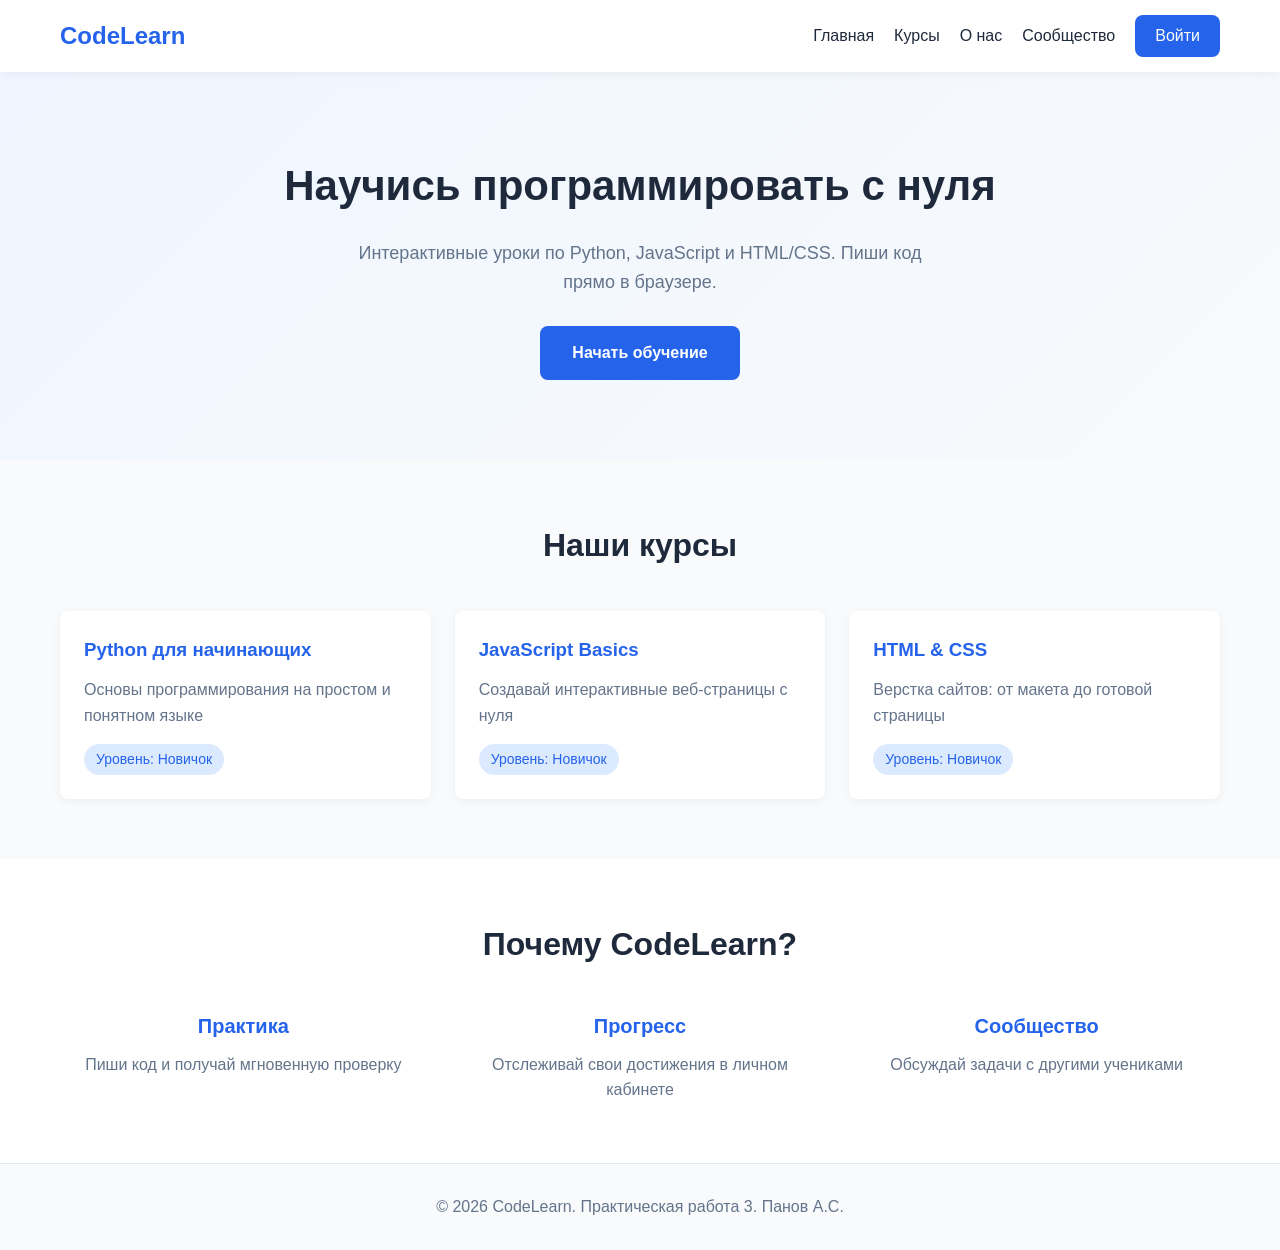
==== index.html @ 3ddc45fb "Add files via upload" ====
<!DOCTYPE html>
<html lang="ru">
<head>
    <meta charset="UTF-8">
    <meta name="viewport" content="width=device-width, initial-scale=1.0">
    <title>CodeLearn — Изучай программирование</title>
    <link rel="stylesheet" href="style.css">
</head>
<body>
    <header class="header">
        <div class="container header-content">
            <div class="logo">CodeLearn</div>
            <nav class="nav">
                <a href="index.html">Главная</a>
                <a href="courses.html">Курсы</a>
                <a href="about.html">О нас</a>
                <a href="community.html">Сообщество</a>
                <a href="login.html" class="btn-login">Войти</a>
            </nav>
        </div>
    </header>

    <main>
        <section class="hero">
            <div class="container">
                <h1>Научись программировать с нуля</h1>
                <p>Интерактивные уроки по Python, JavaScript и HTML/CSS. Пиши код прямо в браузере.</p>
                <a href="courses.html" class="btn-primary">Начать обучение</a>
            </div>
        </section>

        <section id="courses" class="courses">
            <div class="container">
                <h2>Наши курсы</h2>
                <div class="courses-grid">
                    <div class="course-card">
                        <h3>Python для начинающих</h3>
                        <p>Основы программирования на простом и понятном языке</p>
                        <span class="level">Уровень: Новичок</span>
                    </div>
                    <div class="course-card">
                        <h3>JavaScript Basics</h3>
                        <p>Создавай интерактивные веб-страницы с нуля</p>
                        <span class="level">Уровень: Новичок</span>
                    </div>
                    <div class="course-card">
                        <h3>HTML & CSS</h3>
                        <p>Верстка сайтов: от макета до готовой страницы</p>
                        <span class="level">Уровень: Новичок</span>
                    </div>
                </div>
            </div>
        </section>

        <section id="about" class="features">
            <div class="container">
                <h2>Почему CodeLearn?</h2>
                <div class="features-grid">
                    <div class="feature">
                        <strong>Практика</strong>
                        <p>Пиши код и получай мгновенную проверку</p>
                    </div>
                    <div class="feature">
                        <strong>Прогресс</strong>
                        <p>Отслеживай свои достижения в личном кабинете</p>
                    </div>
                    <div class="feature">
                        <strong>Сообщество</strong>
                        <p>Обсуждай задачи с другими учениками</p>
                    </div>
                </div>
            </div>
        </section>
    </main>

    <footer class="footer">
        <div class="container">
            <p>© 2026 CodeLearn. Практическая работа 3. Панов А.С.</p>
        </div>
    </footer>
</body>
</html>
---- style.css ----
/* Сброс стилей */
* {
    margin: 0;
    padding: 0;
    box-sizing: border-box;
}

/* Переменные цветов */
:root {
    --primary: #2563EB;
    --success: #10B981;
    --bg: #F8FAFC;
    --text: #1E293B;
    --text-secondary: #64748B;
    --white: #FFFFFF;
}

body {
    font-family: 'Segoe UI', Tahoma, Geneva, Verdana, sans-serif;
    background: var(--bg);
    color: var(--text);
    line-height: 1.6;
}

.container {
    max-width: 1200px;
    margin: 0 auto;
    padding: 0 20px;
}

/* Шапка */
.header {
    background: var(--white);
    padding: 15px 0;
    box-shadow: 0 2px 10px rgba(0,0,0,0.05);
    position: sticky;
    top: 0;
    z-index: 100;
}

.header-content {
    display: flex;
    justify-content: space-between;
    align-items: center;
}

.logo {
    font-size: 24px;
    font-weight: 700;
    color: var(--primary);
}

.nav {
    display: flex;
    gap: 20px;
    align-items: center;
}

.nav a {
    text-decoration: none;
    color: var(--text);
    font-weight: 500;
}

.nav a:hover {
    color: var(--primary);
}

.btn-login {
    background: var(--primary);
    color: var(--white) !important;
    padding: 8px 20px;
    border-radius: 8px;
    cursor: pointer;
}

/* Hero */
.hero {
    padding: 80px 0;
    text-align: center;
    background: linear-gradient(135deg, #EFF6FF 0%, #F8FAFC 100%);
}

.hero h1 {
    font-size: 42px;
    margin-bottom: 20px;
    color: var(--text);
}

.hero p {
    font-size: 18px;
    color: var(--text-secondary);
    margin-bottom: 30px;
    max-width: 600px;
    margin-left: auto;
    margin-right: auto;
}

.btn-primary {
    display: inline-block;
    background: var(--primary);
    color: var(--white);
    padding: 14px 32px;
    border-radius: 8px;
    text-decoration: none;
    font-weight: 600;
    font-size: 16px;
    border: none;
    cursor: pointer;
    transition: background 0.2s;
}

.btn-primary:hover {
    background: #1D4ED8;
}

/* Курсы */
.courses {
    padding: 60px 0;
}

.courses h2,
.features h2 {
    text-align: center;
    font-size: 32px;
    margin-bottom: 40px;
}

.courses-grid {
    display: grid;
    grid-template-columns: repeat(auto-fit, minmax(300px, 1fr));
    gap: 24px;
}

.course-card {
    background: var(--white);
    padding: 24px;
    border-radius: 8px;
    box-shadow: 0 2px 10px rgba(0,0,0,0.05);
}

.course-card h3 {
    margin-bottom: 12px;
    color: var(--primary);
}

.course-card p {
    color: var(--text-secondary);
    margin-bottom: 16px;
}

.level {
    display: inline-block;
    background: #DBEAFE;
    color: var(--primary);
    padding: 4px 12px;
    border-radius: 20px;
    font-size: 14px;
    font-weight: 500;
}

/* Преимущества */
.features {
    padding: 60px 0;
    background: var(--white);
}

.features-grid {
    display: grid;
    grid-template-columns: repeat(auto-fit, minmax(250px, 1fr));
    gap: 30px;
    text-align: center;
}

.feature strong {
    display: block;
    font-size: 20px;
    margin-bottom: 10px;
    color: var(--primary);
}

.feature p {
    color: var(--text-secondary);
}

/* Футер */
.footer {
    padding: 30px 0;
    text-align: center;
    color: var(--text-secondary);
    border-top: 1px solid #E2E8F0;
}

/* Адаптивность */
@media (max-width: 768px) {
    .header-content {
        flex-direction: column;
        gap: 15px;
    }
    .hero h1 {
        font-size: 32px;
    }
    .nav {
        flex-wrap: wrap;
        justify-content: center;
    }
}

/* === СТИЛИ ДЛЯ ФОРМЫ (Практическая 4) === */
.form-group {
    margin-bottom: 16px;
}
.form-group label {
    display: block;
    margin-bottom: 6px;
    font-weight: 500;
    font-size: 14px;
}
.form-group input {
    width: 100%;
    padding: 10px 12px;
    border: 1px solid #CBD5E1;
    border-radius: 8px;
    font-size: 16px;
    transition: border-color 0.2s;
}
.form-group input:focus {
    outline: none;
    border-color: var(--primary);
    box-shadow: 0 0 0 3px rgba(37, 99, 235, 0.15);
}
.message {
    margin-top: 12px;
    padding: 10px;
    border-radius: 6px;
    text-align: center;
    font-size: 14px;
    display: none;
}
.message.success {
    background: #D1FAE5;
    color: #065F46;
    display: block;
}
.message.error {
    background: #FEE2E2;
    color: #991B1B;
    display: block;
}
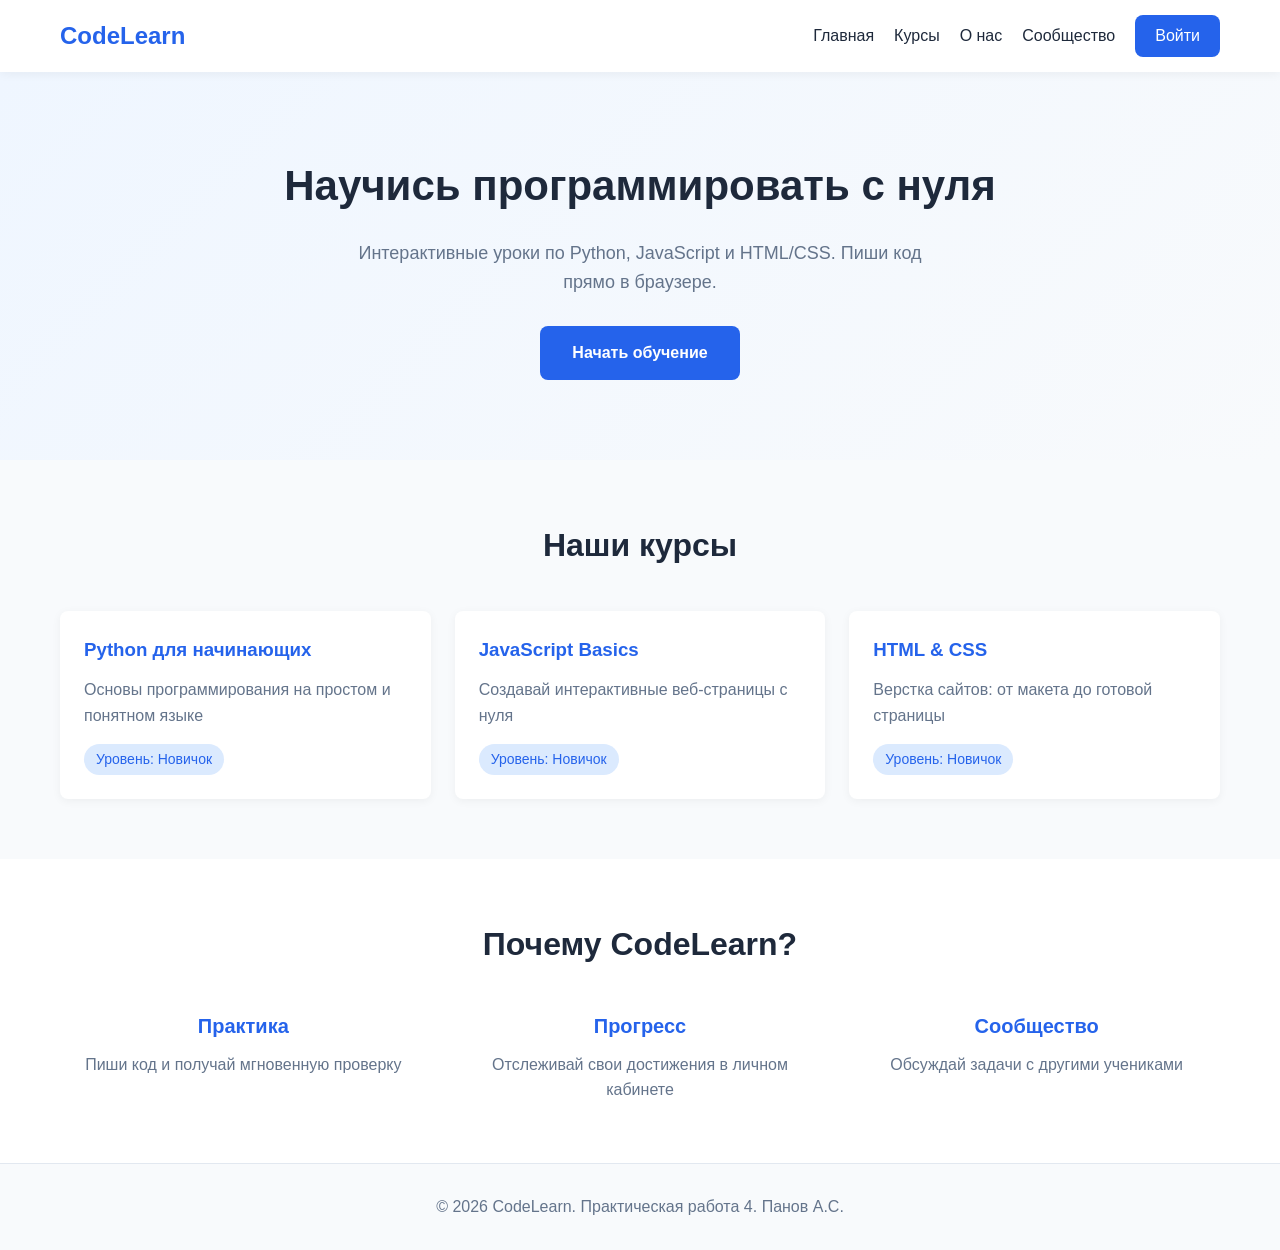
==== commit 20dd5f40: "Update index.html" ====
--- a/index.html
+++ b/index.html
@@ -75,8 +75,8 @@
 
     <footer class="footer">
         <div class="container">
-            <p>© 2026 CodeLearn. Практическая работа 3. Панов А.С.</p>
+            <p>© 2026 CodeLearn. Практическая работа 4. Панов А.С.</p>
         </div>
     </footer>
 </body>
-</html>+</html>
